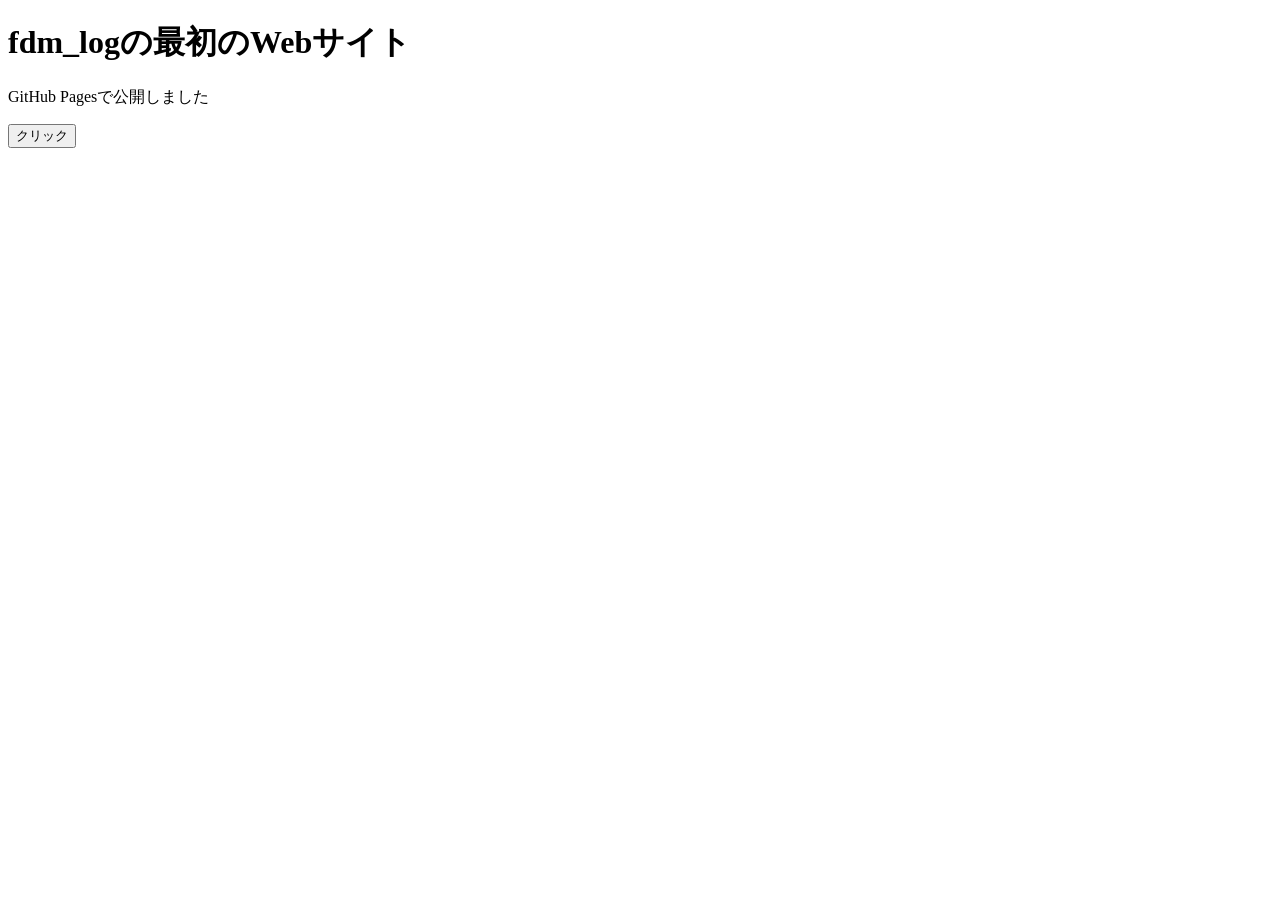
==== index.html @ 86cc4963 "Add files via upload" ====
<!DOCTYPE html>
<html>
<head>
<meta charset="UTF-8">
<title>My First Website</title>
</head>

<body>

<h1>fdm_logの最初のWebサイト</h1>

<p>GitHub Pagesで公開しました</p>

<button onclick="hello()">
クリック
</button>

<script>
function hello(){
alert("こんにちは！");
}
</script>

</body>
</html>
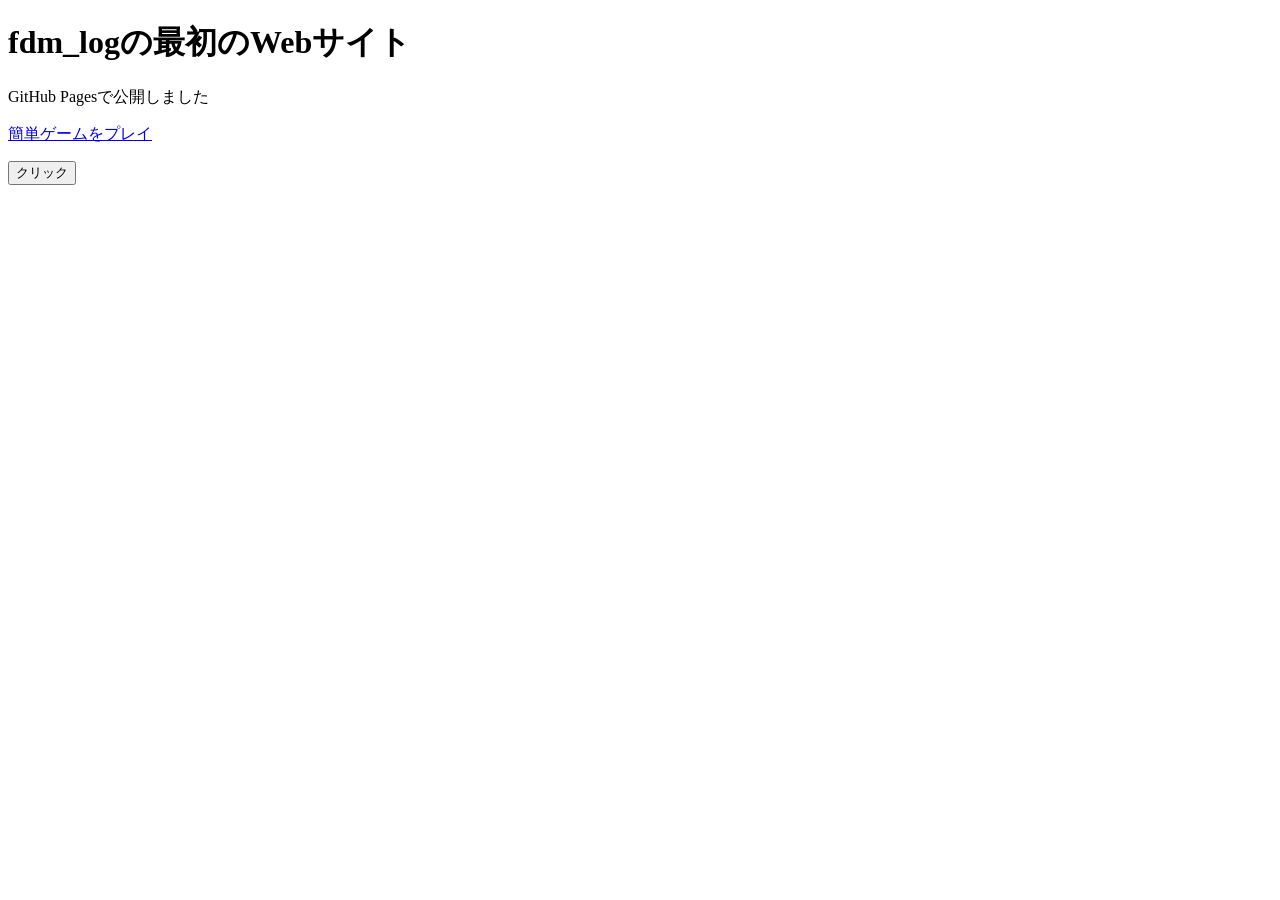
==== commit 17605da1: "Add simple click counter game page" ====
--- a/index.html
+++ b/index.html
@@ -1,25 +1,27 @@
-<!DOCTYPE html>
-<html>
-<head>
-<meta charset="UTF-8">
-<title>My First Website</title>
-</head>
-
-<body>
-
-<h1>fdm_logの最初のWebサイト</h1>
-
-<p>GitHub Pagesで公開しました</p>
-
-<button onclick="hello()">
-クリック
-</button>
-
-<script>
-function hello(){
-alert("こんにちは！");
-}
-</script>
-
-</body>
+<!DOCTYPE html>
+<html>
+<head>
+<meta charset="UTF-8">
+<title>My First Website</title>
+</head>
+
+<body>
+
+<h1>fdm_logの最初のWebサイト</h1>
+
+<p>GitHub Pagesで公開しました</p>
+
+<p><a href="game.html">簡単ゲームをプレイ</a></p>
+
+<button onclick="hello()">
+クリック
+</button>
+
+<script>
+function hello(){
+alert("こんにちは！");
+}
+</script>
+
+</body>
 </html>
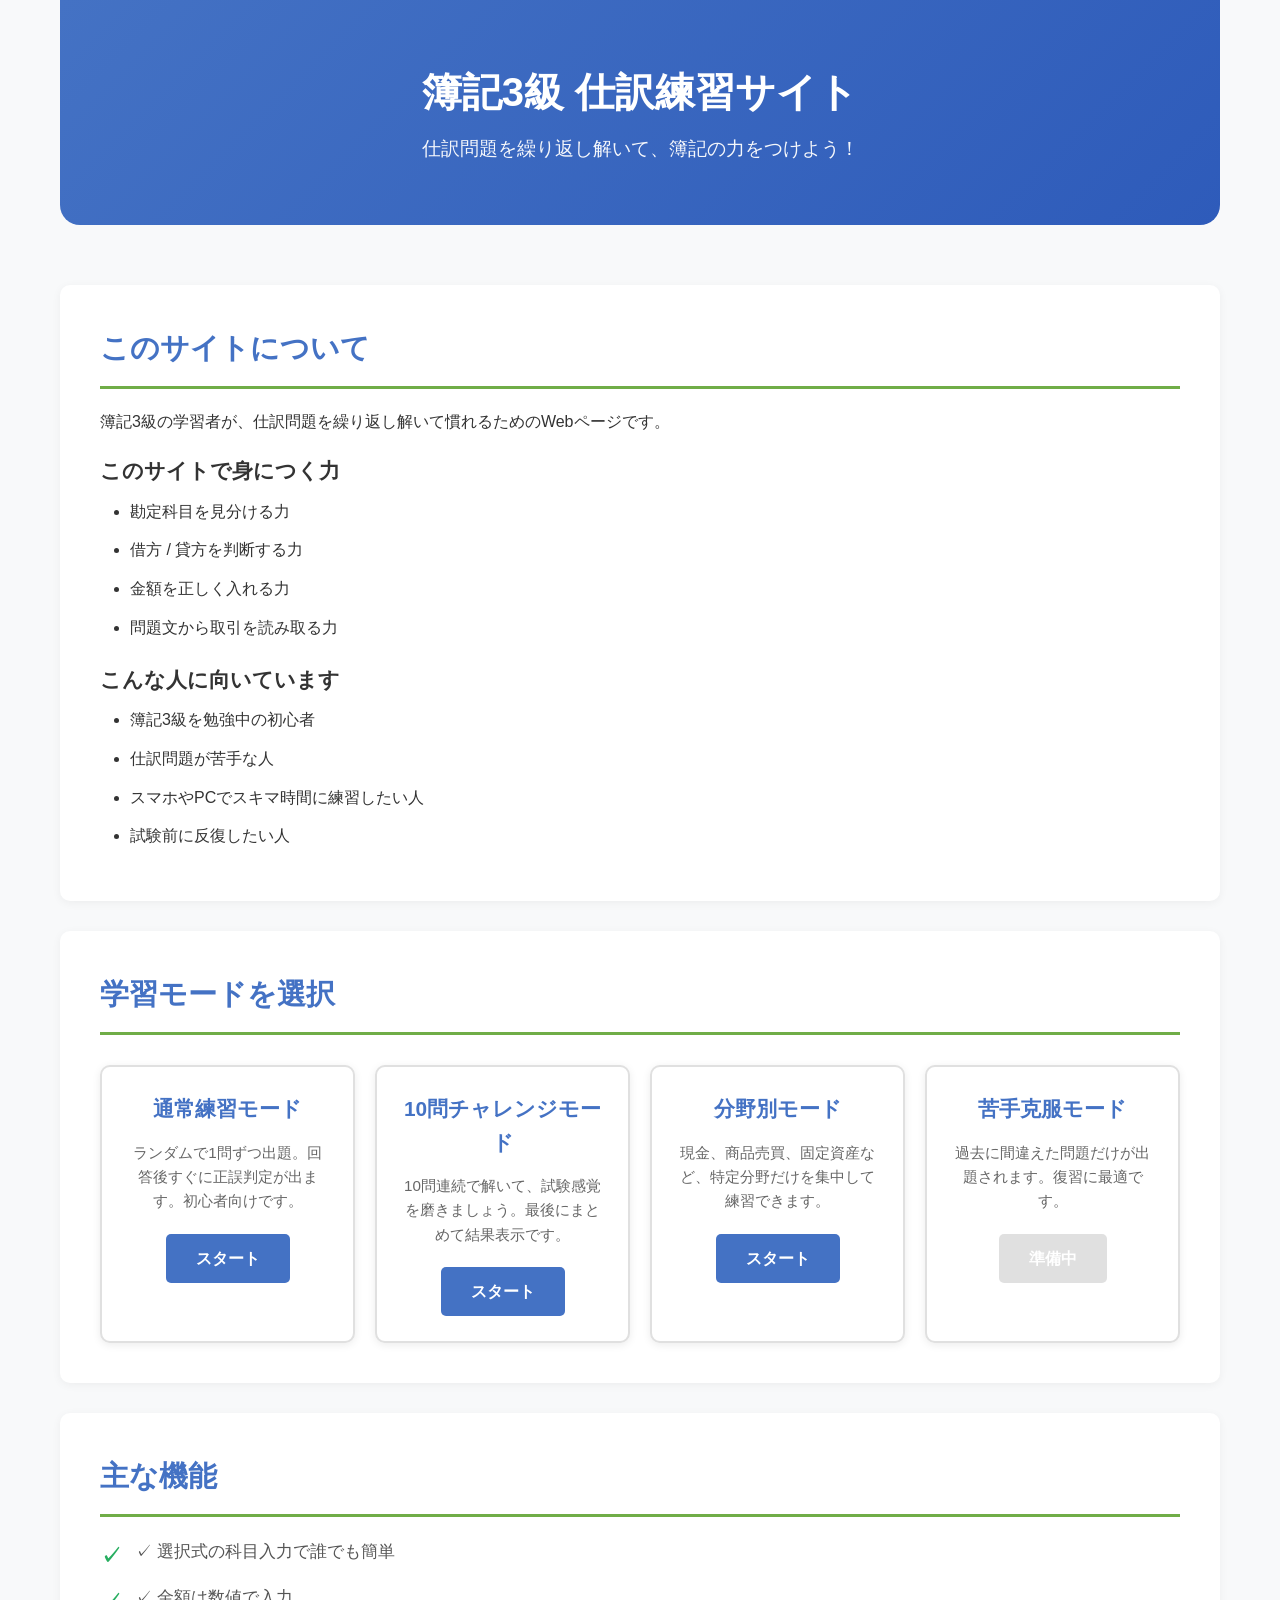
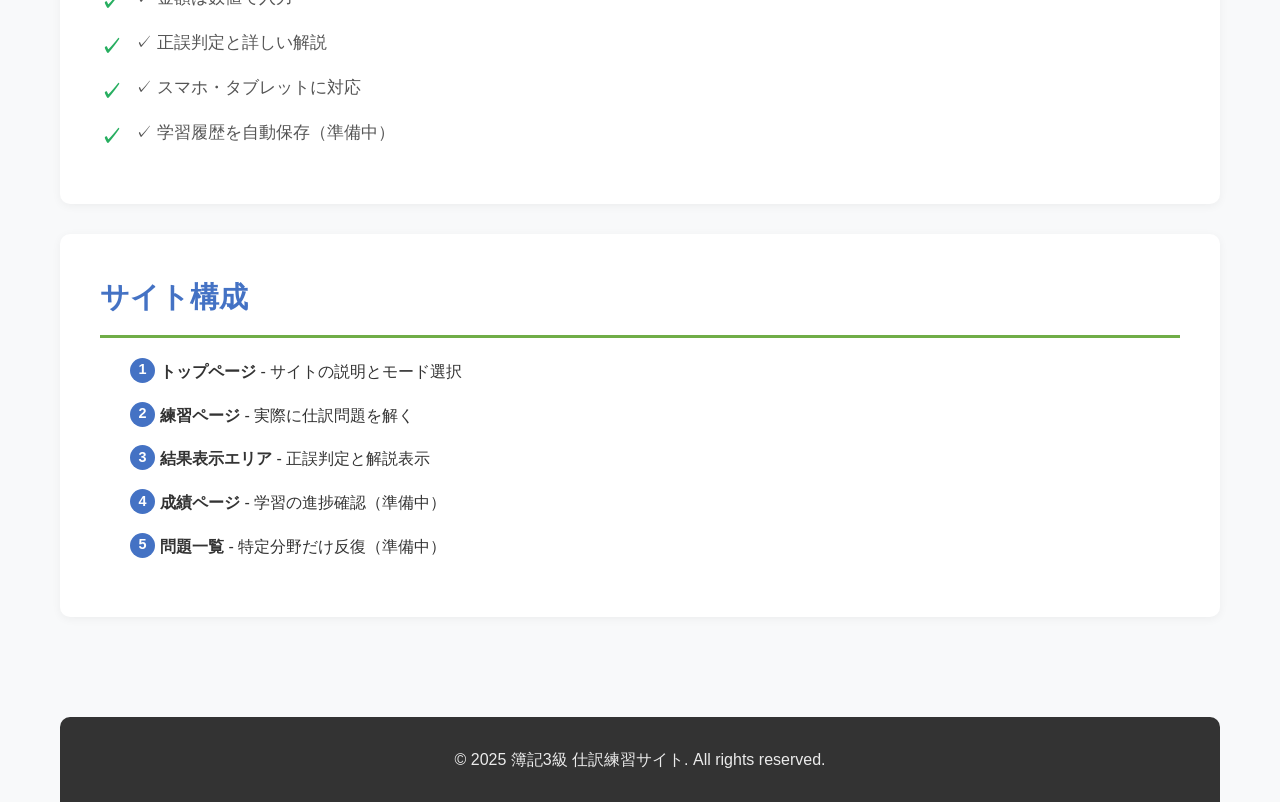
==== commit ffcc069f: "更新" ====
--- a/index.html
+++ b/index.html
@@ -1,27 +1,95 @@
 <!DOCTYPE html>
-<html>
+<html lang="ja">
 <head>
-<meta charset="UTF-8">
-<title>My First Website</title>
+    <meta charset="UTF-8">
+    <meta name="viewport" content="width=device-width, initial-scale=1.0">
+    <title>簿記3級 仕訳練習サイト</title>
+    <link rel="stylesheet" href="style.css">
 </head>
+<body>
+    <div class="container">
+        <header>
+            <h1>簿記3級 仕訳練習サイト</h1>
+            <p class="subtitle">仕訳問題を繰り返し解いて、簿記の力をつけよう！</p>
+        </header>
 
-<body>
+        <main>
+            <section class="about">
+                <h2>このサイトについて</h2>
+                <p>簿記3級の学習者が、仕訳問題を繰り返し解いて慣れるためのWebページです。</p>
+                
+                <h3>このサイトで身につく力</h3>
+                <ul>
+                    <li>勘定科目を見分ける力</li>
+                    <li>借方 / 貸方を判断する力</li>
+                    <li>金額を正しく入れる力</li>
+                    <li>問題文から取引を読み取る力</li>
+                </ul>
 
-<h1>fdm_logの最初のWebサイト</h1>
+                <h3>こんな人に向いています</h3>
+                <ul>
+                    <li>簿記3級を勉強中の初心者</li>
+                    <li>仕訳問題が苦手な人</li>
+                    <li>スマホやPCでスキマ時間に練習したい人</li>
+                    <li>試験前に反復したい人</li>
+                </ul>
+            </section>
 
-<p>GitHub Pagesで公開しました</p>
+            <section class="modes">
+                <h2>学習モードを選択</h2>
+                <div class="mode-grid">
+                    <div class="mode-card">
+                        <h3>通常練習モード</h3>
+                        <p>ランダムで1問ずつ出題。回答後すぐに正誤判定が出ます。初心者向けです。</p>
+                        <a href="practice.html?mode=normal" class="btn">スタート</a>
+                    </div>
 
-<p><a href="game.html">簡単ゲームをプレイ</a></p>
+                    <div class="mode-card">
+                        <h3>10問チャレンジモード</h3>
+                        <p>10問連続で解いて、試験感覚を磨きましょう。最後にまとめて結果表示です。</p>
+                        <a href="practice.html?mode=challenge" class="btn">スタート</a>
+                    </div>
 
-<button onclick="hello()">
-クリック
-</button>
+                    <div class="mode-card">
+                        <h3>分野別モード</h3>
+                        <p>現金、商品売買、固定資産など、特定分野だけを集中して練習できます。</p>
+                        <a href="practice.html?mode=category" class="btn">スタート</a>
+                    </div>
 
-<script>
-function hello(){
-alert("こんにちは！");
-}
-</script>
+                    <div class="mode-card">
+                        <h3>苦手克服モード</h3>
+                        <p>過去に間違えた問題だけが出題されます。復習に最適です。</p>
+                        <a href="practice.html?mode=weak" class="btn disabled">準備中</a>
+                    </div>
+                </div>
+            </section>
 
+            <section class="features">
+                <h2>主な機能</h2>
+                <ul>
+                    <li>✓ 選択式の科目入力で誰でも簡単</li>
+                    <li>✓ 金額は数値で入力</li>
+                    <li>✓ 正誤判定と詳しい解説</li>
+                    <li>✓ スマホ・タブレットに対応</li>
+                    <li>✓ 学習履歴を自動保存（準備中）</li>
+                </ul>
+            </section>
+
+            <section class="info">
+                <h2>サイト構成</h2>
+                <ol>
+                    <li><strong>トップページ</strong> - サイトの説明とモード選択</li>
+                    <li><strong>練習ページ</strong> - 実際に仕訳問題を解く</li>
+                    <li><strong>結果表示エリア</strong> - 正誤判定と解説表示</li>
+                    <li><strong>成績ページ</strong> - 学習の進捗確認（準備中）</li>
+                    <li><strong>問題一覧</strong> - 特定分野だけ反復（準備中）</li>
+                </ol>
+            </section>
+        </main>
+
+        <footer>
+            <p>&copy; 2025 簿記3級 仕訳練習サイト. All rights reserved.</p>
+        </footer>
+    </div>
 </body>
 </html>
--- a/style.css
+++ b/style.css
@@ -0,0 +1,560 @@
+* {
+    margin: 0;
+    padding: 0;
+    box-sizing: border-box;
+}
+
+:root {
+    --primary-color: #4472C4;
+    --secondary-color: #70AD47;
+    --danger-color: #E74C3C;
+    --success-color: #27AE60;
+    --warning-color: #F39C12;
+    --bg-color: #F8F9FA;
+    --text-color: #333333;
+    --border-color: #E0E0E0;
+}
+
+body {
+    font-family: 'Segoe UI', Tahoma, Geneva, Verdana, sans-serif;
+    background-color: var(--bg-color);
+    color: var(--text-color);
+    line-height: 1.6;
+}
+
+.container {
+    max-width: 1200px;
+    margin: 0 auto;
+    padding: 0 20px;
+}
+
+/* Header */
+header {
+    background: linear-gradient(135deg, var(--primary-color) 0%, #2E5BBA 100%);
+    color: white;
+    padding: 60px 20px;
+    text-align: center;
+    border-radius: 0 0 20px 20px;
+    margin-bottom: 40px;
+}
+
+header h1 {
+    font-size: 2.5rem;
+    margin-bottom: 10px;
+    font-weight: 700;
+}
+
+header .subtitle {
+    font-size: 1.2rem;
+    opacity: 0.95;
+    font-weight: 300;
+}
+
+/* Main sections */
+main {
+    padding: 20px 0;
+}
+
+section {
+    background: white;
+    padding: 40px;
+    margin-bottom: 30px;
+    border-radius: 10px;
+    box-shadow: 0 2px 10px rgba(0, 0, 0, 0.05);
+}
+
+section h2 {
+    font-size: 1.8rem;
+    color: var(--primary-color);
+    margin-bottom: 20px;
+    border-bottom: 3px solid var(--secondary-color);
+    padding-bottom: 15px;
+}
+
+section h3 {
+    font-size: 1.3rem;
+    color: var(--text-color);
+    margin-top: 20px;
+    margin-bottom: 10px;
+}
+
+section ul, section ol {
+    padding-left: 30px;
+}
+
+section li {
+    margin-bottom: 10px;
+    line-height: 1.8;
+}
+
+/* Mode Grid */
+.mode-grid {
+    display: grid;
+    grid-template-columns: repeat(auto-fit, minmax(250px, 1fr));
+    gap: 20px;
+    margin-top: 30px;
+}
+
+.mode-card {
+    background: white;
+    border: 2px solid var(--border-color);
+    border-radius: 10px;
+    padding: 25px;
+    transition: all 0.3s ease;
+    text-align: center;
+    box-shadow: 0 2px 8px rgba(0, 0, 0, 0.08);
+}
+
+.mode-card:hover {
+    border-color: var(--primary-color);
+    box-shadow: 0 6px 20px rgba(68, 114, 196, 0.2);
+    transform: translateY(-2px);
+}
+
+.mode-card h3 {
+    color: var(--primary-color);
+    margin-bottom: 15px;
+    margin-top: 0;
+}
+
+.mode-card p {
+    color: #666;
+    font-size: 0.95rem;
+    line-height: 1.6;
+    margin-bottom: 20px;
+}
+
+/* Button */
+.btn {
+    display: inline-block;
+    padding: 12px 30px;
+    background-color: var(--primary-color);
+    color: white;
+    text-decoration: none;
+    border-radius: 5px;
+    transition: all 0.3s ease;
+    border: none;
+    cursor: pointer;
+    font-size: 1rem;
+    font-weight: 600;
+}
+
+.btn:hover {
+    background-color: #2E5BBA;
+    box-shadow: 0 4px 12px rgba(68, 114, 196, 0.3);
+    transform: translateY(-2px);
+}
+
+.btn.secondary {
+    background-color: var(--secondary-color);
+}
+
+.btn.secondary:hover {
+    background-color: #5A8E3A;
+}
+
+.btn.success {
+    background-color: var(--success-color);
+}
+
+.btn.success:hover {
+    background-color: #1E8449;
+}
+
+.btn.danger {
+    background-color: var(--danger-color);
+}
+
+.btn.danger:hover {
+    background-color: #C0392B;
+}
+
+.btn.disabled {
+    background-color: #CCCCCC;
+    cursor: not-allowed;
+    opacity: 0.6;
+}
+
+.btn.disabled:hover {
+    background-color: #CCCCCC;
+    transform: none;
+    box-shadow: none;
+}
+
+/* Features */
+.features ul {
+    list-style: none;
+    padding: 0;
+}
+
+.features li {
+    padding-left: 35px;
+    position: relative;
+    font-size: 1.05rem;
+    margin-bottom: 15px;
+    color: #555;
+}
+
+.features li:before {
+    content: "✓";
+    position: absolute;
+    left: 0;
+    color: var(--success-color);
+    font-weight: bold;
+    font-size: 1.3rem;
+}
+
+/* Info section */
+.info ol {
+    counter-reset: item;
+    list-style-type: none;
+}
+
+.info li {
+    counter-increment: item;
+    margin-bottom: 15px;
+    padding-left: 30px;
+    position: relative;
+}
+
+.info li:before {
+    content: counter(item);
+    position: absolute;
+    left: 0;
+    background: var(--primary-color);
+    color: white;
+    width: 25px;
+    height: 25px;
+    border-radius: 50%;
+    display: flex;
+    align-items: center;
+    justify-content: center;
+    font-size: 0.9rem;
+    font-weight: 600;
+}
+
+/* Practice page */
+.practice-container {
+    max-width: 600px;
+    margin: 20px auto;
+}
+
+.practice-header {
+    background: var(--primary-color);
+    color: white;
+    padding: 20px;
+    border-radius: 8px;
+    margin-bottom: 20px;
+    text-align: center;
+}
+
+.practice-header h2 {
+    color: white;
+    border: none;
+    padding: 0;
+    margin: 0;
+    font-size: 1.5rem;
+}
+
+.problem-section {
+    background: white;
+    padding: 30px;
+    border-radius: 10px;
+    box-shadow: 0 2px 10px rgba(0, 0, 0, 0.05);
+    margin-bottom: 20px;
+}
+
+.problem-number {
+    color: var(--primary-color);
+    font-weight: bold;
+    font-size: 0.9rem;
+    margin-bottom: 10px;
+}
+
+.problem-text {
+    font-size: 1.1rem;
+    line-height: 1.8;
+    color: var(--text-color);
+    padding: 20px;
+    background: #F0F4FB;
+    border-left: 5px solid var(--primary-color);
+    border-radius: 5px;
+    margin-bottom: 25px;
+}
+
+/* Answer form */
+.answer-section {
+    background: white;
+    padding: 30px;
+    border-radius: 10px;
+    box-shadow: 0 2px 10px rgba(0, 0, 0, 0.05);
+    margin-bottom: 20px;
+}
+
+.debit-section, .credit-section {
+    margin-bottom: 25px;
+    padding-bottom: 20px;
+    border-bottom: 2px solid var(--border-color);
+}
+
+.debit-section:last-child {
+    border-bottom: none;
+    margin-bottom: 0;
+    padding-bottom: 0;
+}
+
+.credit-section {
+    border-bottom: none;
+}
+
+.section-title {
+    font-size: 1.1rem;
+    font-weight: 600;
+    color: var(--text-color);
+    margin-bottom: 15px;
+}
+
+.section-title.debit {
+    color: var(--primary-color);
+}
+
+.section-title.credit {
+    color: var(--secondary-color);
+}
+
+.form-group {
+    margin-bottom: 15px;
+}
+
+.form-group label {
+    display: block;
+    margin-bottom: 8px;
+    font-weight: 500;
+    color: #555;
+}
+
+.form-group select, .form-group input {
+    width: 100%;
+    padding: 10px 12px;
+    border: 2px solid var(--border-color);
+    border-radius: 5px;
+    font-size: 1rem;
+    transition: border-color 0.3s ease;
+}
+
+.form-group select:focus, .form-group input:focus {
+    outline: none;
+    border-color: var(--primary-color);
+}
+
+.form-group input[type="number"] {
+    font-size: 1rem;
+}
+
+/* Answer button */
+.button-group {
+    display: flex;
+    gap: 10px;
+    margin-top: 25px;
+}
+
+.btn-answer {
+    flex: 1;
+}
+
+.btn-next {
+    flex: 1;
+}
+
+/* Result section */
+.result-section {
+    padding: 30px;
+    border-radius: 10px;
+    margin-bottom: 20px;
+}
+
+.result-section.correct {
+    background: #E8F8F5;
+    border-left: 5px solid var(--success-color);
+}
+
+.result-section.incorrect {
+    background: #FADBD8;
+    border-left: 5px solid var(--danger-color);
+}
+
+.result-title {
+    font-size: 1.5rem;
+    font-weight: bold;
+    margin-bottom: 15px;
+}
+
+.result-section.correct .result-title {
+    color: var(--success-color);
+}
+
+.result-section.incorrect .result-title {
+    color: var(--danger-color);
+}
+
+.correct-answer {
+    background: white;
+    padding: 20px;
+    border-radius: 8px;
+    margin-bottom: 15px;
+}
+
+.correct-answer h4 {
+    color: var(--primary-color);
+    margin-bottom: 10px;
+}
+
+.answer-display {
+    display: grid;
+    grid-template-columns: 1fr 1fr;
+    gap: 20px;
+}
+
+.answer-item {
+    background: #F9F9F9;
+    padding: 15px;
+    border-radius: 5px;
+    border-left: 3px solid var(--primary-color);
+}
+
+.answer-item.credit {
+    border-left-color: var(--secondary-color);
+}
+
+.answer-label {
+    font-size: 0.85rem;
+    color: #777;
+    margin-bottom: 5px;
+}
+
+.answer-value {
+    font-weight: bold;
+    color: var(--text-color);
+    font-size: 1.1rem;
+}
+
+.explanation {
+    background: white;
+    padding: 20px;
+    border-radius: 8px;
+    line-height: 1.8;
+}
+
+.explanation h4 {
+    color: var(--primary-color);
+    margin-bottom: 10px;
+}
+
+.explanation p {
+    margin-bottom: 10px;
+    color: #555;
+}
+
+.explanation p:last-child {
+    margin-bottom: 0;
+}
+
+/* Progress bar */
+.progress-bar {
+    background: var(--border-color);
+    height: 8px;
+    border-radius: 5px;
+    overflow: hidden;
+    margin: 20px 0;
+}
+
+.progress-fill {
+    height: 100%;
+    background: var(--secondary-color);
+    transition: width 0.3s ease;
+}
+
+.progress-text {
+    text-align: center;
+    color: #777;
+    font-size: 0.9rem;
+}
+
+/* Footer */
+footer {
+    background: #333;
+    color: white;
+    text-align: center;
+    padding: 30px 20px;
+    margin-top: 50px;
+    border-radius: 10px 10px 0 0;
+}
+
+footer p {
+    margin: 0;
+    opacity: 0.9;
+}
+
+/* Responsive */
+@media (max-width: 768px) {
+    header h1 {
+        font-size: 2rem;
+    }
+
+    header .subtitle {
+        font-size: 1rem;
+    }
+
+    section {
+        padding: 25px 20px;
+    }
+
+    section h2 {
+        font-size: 1.5rem;
+    }
+
+    .mode-grid {
+        grid-template-columns: 1fr;
+    }
+
+    .answer-display {
+        grid-template-columns: 1fr;
+    }
+
+    .button-group {
+        flex-direction: column;
+    }
+
+    .practice-container {
+        padding: 0 15px;
+    }
+}
+
+@media (max-width: 480px) {
+    header {
+        padding: 40px 15px;
+        margin-bottom: 20px;
+    }
+
+    header h1 {
+        font-size: 1.5rem;
+    }
+
+    section {
+        padding: 20px 15px;
+        margin-bottom: 20px;
+    }
+
+    section h2 {
+        font-size: 1.3rem;
+    }
+
+    .problem-text {
+        padding: 15px;
+        font-size: 1rem;
+    }
+
+    .problem-section, .answer-section, .result-section {
+        padding: 20px 15px;
+    }
+}
